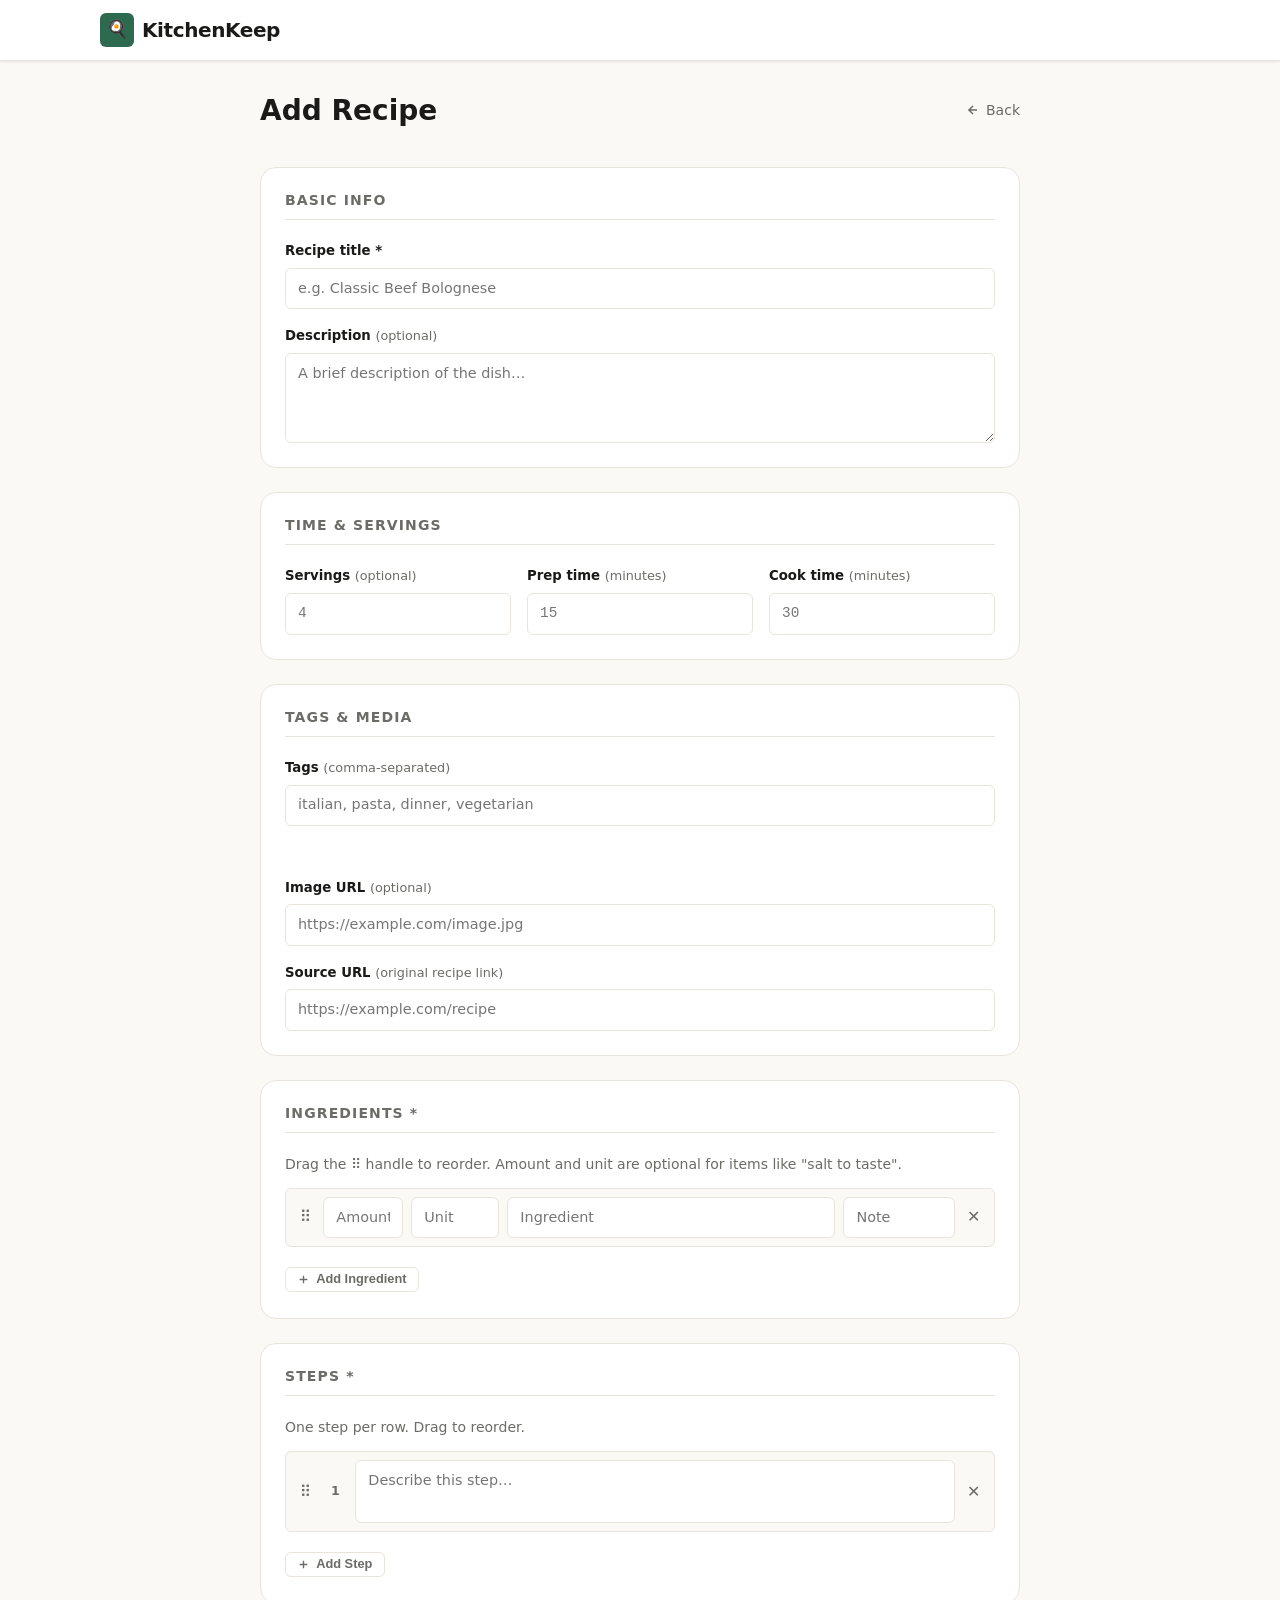
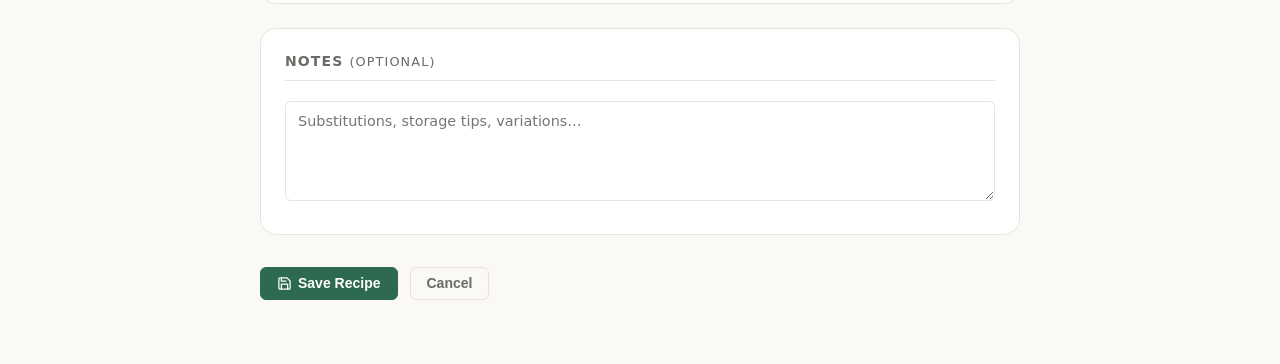
==== app/static/edit.html @ b101d238 "Initial Commit" ====
<!DOCTYPE html>
<html lang="en">
<head>
  <meta charset="UTF-8" />
  <meta name="viewport" content="width=device-width, initial-scale=1.0" />
  <title>Add Recipe — KitchenKeep</title>
  <meta name="description" content="Add or edit a recipe in your collection." />
  <link rel="stylesheet" href="style.css" />
</head>
<body data-page="edit">

  <!-- ---- Site Header ---- -->
  <header class="site-header">
    <div class="container site-header__inner">
      <a href="index.html" class="site-header__logo" aria-label="KitchenKeep home">
        <span class="logo-icon" aria-hidden="true">🍳</span>
        KitchenKeep
      </a>
    </div>
  </header>

  <main>
    <div class="container">
      <div class="page-form">

        <!-- Form header -->
        <div class="form-header">
          <h1 id="form-title">Add Recipe</h1>
          <a href="index.html" class="back-link" style="margin:0;">
            <svg width="14" height="14" viewBox="0 0 24 24" fill="none" stroke="currentColor" stroke-width="2.5" aria-hidden="true"><path d="M19 12H5M12 5l-7 7 7 7"/></svg>
            Back
          </a>
        </div>

        <!-- Form-level error -->
        <div id="form-error" class="inline-error" role="alert"></div>

        <!-- ---- Basic Info ---- -->
        <section class="form-section" aria-labelledby="section-basic">
          <h2 id="section-basic">Basic Info</h2>
          <div class="form-grid">
            <div class="form-group col-full">
              <label for="f-title">Recipe title <span aria-hidden="true">*</span></label>
              <input id="f-title" type="text" placeholder="e.g. Classic Beef Bolognese" required
                     autocomplete="off" />
              <span id="title-error" class="field-error" role="alert">Title is required.</span>
            </div>
            <div class="form-group col-full">
              <label for="f-desc">
                Description <span class="label-optional">(optional)</span>
              </label>
              <textarea id="f-desc" placeholder="A brief description of the dish…"></textarea>
            </div>
          </div>
        </section>

        <!-- ---- Time & Servings ---- -->
        <section class="form-section" aria-labelledby="section-timing">
          <h2 id="section-timing">Time &amp; Servings</h2>
          <div class="form-grid">
            <div class="form-group">
              <label for="f-servings">
                Servings <span class="label-optional">(optional)</span>
              </label>
              <input id="f-servings" type="number" min="1" placeholder="4" />
            </div>
            <div class="form-group">
              <label for="f-prep">
                Prep time <span class="label-optional">(minutes)</span>
              </label>
              <input id="f-prep" type="number" min="0" placeholder="15" />
            </div>
            <div class="form-group">
              <label for="f-cook">
                Cook time <span class="label-optional">(minutes)</span>
              </label>
              <input id="f-cook" type="number" min="0" placeholder="30" />
            </div>
          </div>
        </section>

        <!-- ---- Tags & Media ---- -->
        <section class="form-section" aria-labelledby="section-tags">
          <h2 id="section-tags">Tags &amp; Media</h2>
          <div class="form-grid">
            <div class="form-group col-full">
              <label for="f-tags">
                Tags <span class="label-optional">(comma-separated)</span>
              </label>
              <input id="f-tags" type="text"
                     placeholder="italian, pasta, dinner, vegetarian" autocomplete="off" />
              <div id="f-tags-preview" class="tag-pills-preview" aria-label="Tag preview"></div>
            </div>
            <div class="form-group col-full">
              <label for="f-image-url">
                Image URL <span class="label-optional">(optional)</span>
              </label>
              <input id="f-image-url" type="url" placeholder="https://example.com/image.jpg" />
            </div>
            <div class="form-group col-full">
              <label for="f-source-url">
                Source URL <span class="label-optional">(original recipe link)</span>
              </label>
              <input id="f-source-url" type="url" placeholder="https://example.com/recipe" />
            </div>
          </div>
        </section>

        <!-- ---- Ingredients ---- -->
        <section class="form-section" aria-labelledby="section-ingredients">
          <h2 id="section-ingredients">Ingredients <span aria-hidden="true">*</span></h2>
          <p class="text-sm text-muted" style="margin-bottom:.75rem;">
            Drag the ⠿ handle to reorder. Amount and unit are optional for items like "salt to taste".
          </p>
          <div id="ing-list" class="dynamic-list" aria-label="Ingredient rows"></div>
          <span id="ing-error" class="field-error" role="alert">Add at least one ingredient.</span>
          <button id="add-ing-btn" type="button" class="btn btn-ghost btn-sm" style="margin-top:.5rem;">
            <svg width="13" height="13" viewBox="0 0 24 24" fill="none" stroke="currentColor" stroke-width="2.5" aria-hidden="true"><path d="M12 5v14M5 12h14"/></svg>
            Add Ingredient
          </button>
        </section>

        <!-- ---- Steps ---- -->
        <section class="form-section" aria-labelledby="section-steps">
          <h2 id="section-steps">Steps <span aria-hidden="true">*</span></h2>
          <p class="text-sm text-muted" style="margin-bottom:.75rem;">
            One step per row. Drag to reorder.
          </p>
          <div id="steps-list" class="dynamic-list" aria-label="Step rows"></div>
          <span id="steps-error" class="field-error" role="alert">Add at least one step.</span>
          <button id="add-step-btn" type="button" class="btn btn-ghost btn-sm" style="margin-top:.5rem;">
            <svg width="13" height="13" viewBox="0 0 24 24" fill="none" stroke="currentColor" stroke-width="2.5" aria-hidden="true"><path d="M12 5v14M5 12h14"/></svg>
            Add Step
          </button>
        </section>

        <!-- ---- Notes ---- -->
        <section class="form-section" aria-labelledby="section-notes">
          <h2 id="section-notes">Notes <span class="label-optional">(optional)</span></h2>
          <textarea id="f-notes" style="min-height:100px;"
                    placeholder="Substitutions, storage tips, variations…"></textarea>
        </section>

        <!-- ---- Form Actions ---- -->
        <div class="form-actions">
          <button id="save-btn" class="btn btn-primary">
            <svg width="15" height="15" viewBox="0 0 24 24" fill="none" stroke="currentColor" stroke-width="2" aria-hidden="true"><path d="M19 21H5a2 2 0 01-2-2V5a2 2 0 012-2h11l5 5v11a2 2 0 01-2 2z"/><polyline points="17 21 17 13 7 13 7 21"/><polyline points="7 3 7 8 15 8"/></svg>
            Save Recipe
          </button>
          <button id="cancel-btn" type="button" class="btn btn-ghost">Cancel</button>
        </div>

      </div><!-- /page-form -->
    </div>
  </main>

  <div id="toast-container" aria-live="polite"></div>

  <script src="app.js"></script>
</body>
</html>
---- app/static/style.css ----
/* ============================================================
   KitchenKeep — Global Stylesheet
   Design: clean editorial, warm off-white, muted forest green accent
   ============================================================ */

/* ---- Custom Properties / Design Tokens ---- */
:root {
  --bg:             #faf9f6;
  --surface:        #ffffff;
  --border:         #e8e4dc;
  --text:           #1a1a18;
  --text-muted:     #6b6b67;
  --accent:         #2d6a4f;
  --accent-hover:   #235840;
  --accent-light:   #d8eee3;
  --accent-light2:  #eef7f2;
  --danger:         #c0392b;
  --danger-light:   #fdecea;
  --warning-bg:     #fef9ec;
  --warning-border: #f0c040;
  --shadow-sm:      0 1px 3px rgba(0,0,0,.06), 0 1px 2px rgba(0,0,0,.04);
  --shadow-md:      0 4px 12px rgba(0,0,0,.08), 0 2px 4px rgba(0,0,0,.04);
  --shadow-lg:      0 12px 32px rgba(0,0,0,.12), 0 4px 8px rgba(0,0,0,.06);
  --radius-sm:      6px;
  --radius-md:      10px;
  --radius-lg:      16px;
  --transition:     0.18s ease;
}

/* ---- Reset ---- */
*, *::before, *::after { box-sizing: border-box; margin: 0; padding: 0; }
html { scroll-behavior: smooth; }

body {
  background: var(--bg);
  color: var(--text);
  font-family: system-ui, -apple-system, "Segoe UI", Helvetica, Arial, sans-serif;
  font-size: 16px;
  line-height: 1.65;
  min-height: 100vh;
}

img { max-width: 100%; display: block; }
a { color: var(--accent); text-decoration: none; }
a:hover { text-decoration: underline; }
h1, h2, h3, h4 { line-height: 1.25; font-weight: 700; }

/* ---- Layout ---- */
.container {
  width: 100%;
  max-width: 1120px;
  margin: 0 auto;
  padding: 0 1.25rem;
}

/* ---- Site Header ---- */
.site-header {
  background: var(--surface);
  border-bottom: 1px solid var(--border);
  position: sticky;
  top: 0;
  z-index: 100;
  box-shadow: var(--shadow-sm);
}
.site-header__inner {
  display: flex;
  align-items: center;
  justify-content: space-between;
  height: 60px;
  gap: 1rem;
}
.site-header__logo {
  font-size: 1.25rem;
  font-weight: 800;
  color: var(--text);
  letter-spacing: -0.02em;
  display: flex;
  align-items: center;
  gap: 0.5rem;
  text-decoration: none;
}
.site-header__logo span.logo-icon {
  display: inline-flex;
  align-items: center;
  justify-content: center;
  width: 34px;
  height: 34px;
  background: var(--accent);
  border-radius: var(--radius-sm);
  color: #fff;
  font-size: 1.1rem;
}
.site-header__actions {
  display: flex;
  align-items: center;
  gap: 0.5rem;
  flex-shrink: 0;
}

/* ---- Buttons ---- */
.btn {
  display: inline-flex;
  align-items: center;
  gap: 0.375rem;
  padding: 0.5rem 1rem;
  font-size: 0.875rem;
  font-weight: 600;
  border-radius: var(--radius-sm);
  border: 1px solid transparent;
  cursor: pointer;
  transition: background var(--transition), color var(--transition),
              border-color var(--transition), box-shadow var(--transition),
              transform var(--transition);
  text-decoration: none;
  white-space: nowrap;
  line-height: 1;
}
.btn:active { transform: translateY(1px); }

.btn-primary {
  background: var(--accent);
  color: #fff;
  border-color: var(--accent);
}
.btn-primary:hover {
  background: var(--accent-hover);
  border-color: var(--accent-hover);
  box-shadow: 0 2px 8px rgba(45,106,79,.3);
  text-decoration: none;
  color: #fff;
}

.btn-outline {
  background: transparent;
  color: var(--accent);
  border-color: var(--accent);
}
.btn-outline:hover {
  background: var(--accent-light2);
  text-decoration: none;
}

.btn-ghost {
  background: transparent;
  color: var(--text-muted);
  border-color: var(--border);
}
.btn-ghost:hover {
  background: var(--bg);
  color: var(--text);
  text-decoration: none;
}

.btn-danger {
  background: transparent;
  color: var(--danger);
  border-color: var(--danger);
}
.btn-danger:hover {
  background: var(--danger-light);
  text-decoration: none;
}

.btn-sm {
  padding: 0.3rem 0.7rem;
  font-size: 0.8rem;
}

.btn-icon {
  padding: 0.45rem;
  border-radius: var(--radius-sm);
  line-height: 1;
}

/* ---- Search + Filter Bar ---- */
.toolbar {
  display: flex;
  align-items: center;
  gap: 0.75rem;
  flex-wrap: wrap;
  padding: 1.25rem 0;
}
.search-wrap {
  position: relative;
  flex: 1 1 260px;
}
.search-wrap svg {
  position: absolute;
  left: 0.75rem;
  top: 50%;
  transform: translateY(-50%);
  color: var(--text-muted);
  pointer-events: none;
  width: 16px;
  height: 16px;
}
.search-input {
  width: 100%;
  padding: 0.55rem 0.75rem 0.55rem 2.25rem;
  font-size: 0.9rem;
  border: 1px solid var(--border);
  border-radius: var(--radius-sm);
  background: var(--surface);
  color: var(--text);
  transition: border-color var(--transition), box-shadow var(--transition);
}
.search-input:focus {
  outline: none;
  border-color: var(--accent);
  box-shadow: 0 0 0 3px rgba(45,106,79,.12);
}

.select-filter {
  padding: 0.55rem 2.25rem 0.55rem 0.75rem;
  font-size: 0.875rem;
  border: 1px solid var(--border);
  border-radius: var(--radius-sm);
  background: var(--surface);
  color: var(--text);
  cursor: pointer;
  appearance: none;
  background-image: url("data:image/svg+xml,%3Csvg xmlns='http://www.w3.org/2000/svg' width='12' height='12' viewBox='0 0 12 12'%3E%3Cpath fill='%236b6b67' d='M6 8L1 3h10z'/%3E%3C/svg%3E");
  background-repeat: no-repeat;
  background-position: right 0.75rem center;
  transition: border-color var(--transition), box-shadow var(--transition);
}
.select-filter:focus {
  outline: none;
  border-color: var(--accent);
  box-shadow: 0 0 0 3px rgba(45,106,79,.12);
}

/* ---- Recipe Card Grid ---- */
.recipe-grid {
  display: grid;
  grid-template-columns: repeat(auto-fill, minmax(260px, 1fr));
  gap: 1.5rem;
  padding-bottom: 3rem;
}

.recipe-card {
  background: var(--surface);
  border: 1px solid var(--border);
  border-radius: var(--radius-lg);
  overflow: hidden;
  display: flex;
  flex-direction: column;
  cursor: pointer;
  transition: transform var(--transition), box-shadow var(--transition);
  text-decoration: none;
  color: inherit;
}
.recipe-card:hover {
  transform: translateY(-3px);
  box-shadow: var(--shadow-md);
  text-decoration: none;
}

.recipe-card__image {
  width: 100%;
  aspect-ratio: 4/3;
  object-fit: cover;
  background: var(--accent-light);
}
.recipe-card__image-placeholder {
  width: 100%;
  aspect-ratio: 4/3;
  background: linear-gradient(135deg, var(--accent-light) 0%, var(--accent-light2) 100%);
  display: flex;
  align-items: center;
  justify-content: center;
  font-size: 3rem;
  color: var(--accent);
}

.recipe-card__body {
  padding: 1rem 1.125rem 1.125rem;
  flex: 1;
  display: flex;
  flex-direction: column;
  gap: 0.5rem;
}
.recipe-card__title {
  font-size: 1rem;
  font-weight: 700;
  color: var(--text);
  line-height: 1.3;
}
.recipe-card__desc {
  font-size: 0.85rem;
  color: var(--text-muted);
  line-height: 1.5;
  flex: 1;
}
.recipe-card__meta {
  display: flex;
  align-items: center;
  gap: 0.75rem;
  font-size: 0.78rem;
  color: var(--text-muted);
  font-family: ui-monospace, "Cascadia Code", monospace;
  margin-top: 0.25rem;
}
.recipe-card__meta svg {
  width: 13px;
  height: 13px;
}
.recipe-card__meta-item {
  display: flex;
  align-items: center;
  gap: 0.2rem;
}
.recipe-card__tags {
  display: flex;
  flex-wrap: wrap;
  gap: 0.3rem;
}

/* ---- Tag Pills ---- */
.tag-pill {
  display: inline-flex;
  align-items: center;
  padding: 0.18rem 0.55rem;
  background: var(--accent-light);
  color: var(--accent);
  border-radius: 99px;
  font-size: 0.72rem;
  font-weight: 600;
  letter-spacing: 0.01em;
  white-space: nowrap;
}

/* ---- Empty State ---- */
.empty-state {
  display: flex;
  flex-direction: column;
  align-items: center;
  justify-content: center;
  text-align: center;
  padding: 5rem 1rem;
  gap: 1rem;
  color: var(--text-muted);
}
.empty-state__icon {
  font-size: 4rem;
  line-height: 1;
}
.empty-state h2 {
  font-size: 1.35rem;
  color: var(--text);
}
.empty-state p {
  max-width: 36ch;
  font-size: 0.95rem;
}

/* ---- Recipe Detail Page ---- */
.back-link {
  display: inline-flex;
  align-items: center;
  gap: 0.35rem;
  font-size: 0.875rem;
  color: var(--text-muted);
  padding: 0.85rem 0;
  transition: color var(--transition);
}
.back-link:hover { color: var(--accent); text-decoration: none; }

.recipe-hero {
  display: grid;
  grid-template-columns: 1fr;
  gap: 2rem;
  padding: 1.5rem 0 2rem;
}
@media (min-width: 700px) {
  .recipe-hero { grid-template-columns: 1fr 2fr; }
}

.recipe-hero__image {
  border-radius: var(--radius-lg);
  overflow: hidden;
  background: var(--accent-light);
  aspect-ratio: 4/3;
}
.recipe-hero__image img {
  width: 100%;
  height: 100%;
  object-fit: cover;
}
.recipe-hero__image-placeholder {
  width: 100%;
  height: 100%;
  display: flex;
  align-items: center;
  justify-content: center;
  font-size: 5rem;
  color: var(--accent);
}

.recipe-hero__info { display: flex; flex-direction: column; gap: 1rem; }
.recipe-title { font-size: clamp(1.5rem, 4vw, 2.25rem); font-weight: 800; }
.recipe-description { font-size: 1.05rem; color: var(--text-muted); }

.recipe-meta-bar {
  display: flex;
  flex-wrap: wrap;
  gap: 0.75rem 1.5rem;
  align-items: center;
}
.recipe-meta-item {
  display: flex;
  align-items: center;
  gap: 0.35rem;
  font-size: 0.875rem;
  color: var(--text-muted);
}
.recipe-meta-item strong { color: var(--text); font-family: ui-monospace, monospace; }

/* Servings scaler */
.servings-scaler {
  display: inline-flex;
  align-items: center;
  gap: 0.4rem;
  background: var(--accent-light2);
  border: 1px solid var(--accent-light);
  border-radius: var(--radius-sm);
  padding: 0.25rem 0.5rem;
}
.scaler-btn {
  width: 24px;
  height: 24px;
  border-radius: 50%;
  border: none;
  background: var(--accent);
  color: #fff;
  font-size: 1.1rem;
  line-height: 1;
  cursor: pointer;
  display: flex;
  align-items: center;
  justify-content: center;
  transition: background var(--transition);
  padding: 0;
}
.scaler-btn:hover { background: var(--accent-hover); }
#servings-display {
  font-weight: 700;
  font-family: ui-monospace, monospace;
  min-width: 2ch;
  text-align: center;
  font-size: 1rem;
}

/* Recipe body two-column */
.recipe-body {
  display: grid;
  grid-template-columns: 1fr;
  gap: 2rem;
  padding-bottom: 4rem;
}
@media (min-width: 800px) {
  .recipe-body { grid-template-columns: 1fr 2fr; }
}

.recipe-section { display: flex; flex-direction: column; gap: 0.75rem; }
.recipe-section h2 {
  font-size: 1.1rem;
  font-weight: 700;
  text-transform: uppercase;
  letter-spacing: 0.08em;
  color: var(--text-muted);
  border-bottom: 1px solid var(--border);
  padding-bottom: 0.5rem;
}

.ingredient-list { list-style: none; display: flex; flex-direction: column; gap: 0.5rem; }
.ingredient-item {
  display: flex;
  align-items: baseline;
  gap: 0.5rem;
  padding: 0.5rem 0;
  border-bottom: 1px solid var(--border);
  font-size: 0.95rem;
}
.ingredient-amount {
  font-family: ui-monospace, monospace;
  font-size: 0.875rem;
  font-weight: 600;
  color: var(--accent);
  min-width: 4.5rem;
  flex-shrink: 0;
}
.ingredient-unit { color: var(--text-muted); font-size: 0.875rem; }
.ingredient-note { color: var(--text-muted); font-size: 0.8rem; font-style: italic; }

.steps-list { list-style: none; display: flex; flex-direction: column; gap: 1.25rem; counter-reset: step-counter; }
.step-item {
  display: grid;
  grid-template-columns: 2rem 1fr;
  gap: 0.75rem;
  align-items: start;
}
.step-number {
  width: 2rem;
  height: 2rem;
  background: var(--accent);
  color: #fff;
  border-radius: 50%;
  display: flex;
  align-items: center;
  justify-content: center;
  font-size: 0.8rem;
  font-weight: 700;
  flex-shrink: 0;
  margin-top: 0.1rem;
}
.step-text { font-size: 0.975rem; line-height: 1.7; }

.recipe-notes {
  background: var(--warning-bg);
  border: 1px solid var(--warning-border);
  border-radius: var(--radius-md);
  padding: 1rem 1.25rem;
  font-size: 0.95rem;
  line-height: 1.65;
}

.recipe-actions {
  display: flex;
  gap: 0.75rem;
  padding: 1.5rem 0;
  flex-wrap: wrap;
}

.source-link {
  display: inline-flex;
  align-items: center;
  gap: 0.35rem;
  font-size: 0.875rem;
  color: var(--text-muted);
}
.source-link:hover { color: var(--accent); }

/* ---- Forms (edit.html) ---- */
.page-form {
  max-width: 760px;
  margin: 0 auto;
  padding: 1.5rem 0 4rem;
}
.form-header {
  display: flex;
  align-items: center;
  justify-content: space-between;
  margin-bottom: 2rem;
  flex-wrap: wrap;
  gap: 0.75rem;
}
.form-header h1 { font-size: 1.75rem; }

.form-section {
  background: var(--surface);
  border: 1px solid var(--border);
  border-radius: var(--radius-lg);
  padding: 1.5rem;
  margin-bottom: 1.5rem;
}
.form-section h2 {
  font-size: 0.875rem;
  font-weight: 700;
  text-transform: uppercase;
  letter-spacing: 0.08em;
  color: var(--text-muted);
  margin-bottom: 1.25rem;
  padding-bottom: 0.6rem;
  border-bottom: 1px solid var(--border);
}

.form-grid {
  display: grid;
  grid-template-columns: repeat(auto-fill, minmax(200px, 1fr));
  gap: 1rem;
}
.form-grid .col-full { grid-column: 1 / -1; }

.form-group {
  display: flex;
  flex-direction: column;
  gap: 0.375rem;
}
label {
  font-size: 0.83rem;
  font-weight: 600;
  color: var(--text);
}
.label-optional {
  font-weight: 400;
  color: var(--text-muted);
  font-size: 0.8rem;
}

input[type="text"],
input[type="url"],
input[type="number"],
textarea,
select {
  width: 100%;
  padding: 0.55rem 0.75rem;
  font-size: 0.9rem;
  border: 1px solid var(--border);
  border-radius: var(--radius-sm);
  background: var(--surface);
  color: var(--text);
  font-family: inherit;
  transition: border-color var(--transition), box-shadow var(--transition);
  line-height: 1.5;
}
input:focus, textarea:focus, select:focus {
  outline: none;
  border-color: var(--accent);
  box-shadow: 0 0 0 3px rgba(45,106,79,.12);
}
textarea { resize: vertical; min-height: 90px; }
input[type="number"] { font-family: ui-monospace, monospace; }
input.is-invalid, textarea.is-invalid {
  border-color: var(--danger);
  box-shadow: 0 0 0 3px rgba(192,57,43,.1);
}
.field-error {
  font-size: 0.78rem;
  color: var(--danger);
  display: none;
}
.field-error.visible { display: block; }

/* Tag pills input preview */
.tag-pills-preview {
  display: flex;
  flex-wrap: wrap;
  gap: 0.35rem;
  min-height: 1.5rem;
  margin-top: 0.3rem;
}

/* Dynamic list rows (ingredients, steps) */
.dynamic-list {
  display: flex;
  flex-direction: column;
  gap: 0.5rem;
  margin-bottom: 0.75rem;
}

.ingredient-row,
.step-row {
  display: flex;
  align-items: center;
  gap: 0.5rem;
  background: var(--bg);
  border: 1px solid var(--border);
  border-radius: var(--radius-sm);
  padding: 0.5rem 0.6rem;
  transition: box-shadow var(--transition);
}
.ingredient-row:hover,
.step-row:hover { box-shadow: var(--shadow-sm); }

.drag-handle {
  cursor: grab;
  color: var(--text-muted);
  padding: 0.25rem;
  flex-shrink: 0;
  font-size: 1rem;
  line-height: 1;
  user-select: none;
}
.drag-handle:active { cursor: grabbing; }

.ingredient-row input,
.step-row textarea {
  flex: 1;
  min-width: 0;
}
.ingredient-row .inp-amount { width: 5rem; flex: none; }
.ingredient-row .inp-unit  { width: 5.5rem; flex: none; }
.ingredient-row .inp-note  { width: 7rem; flex: none; color: var(--text-muted); }

.step-row textarea {
  resize: none;
  min-height: 56px;
  overflow: hidden;
}

.remove-btn {
  background: none;
  border: none;
  color: var(--text-muted);
  cursor: pointer;
  padding: 0.25rem;
  font-size: 1rem;
  line-height: 1;
  border-radius: var(--radius-sm);
  flex-shrink: 0;
  transition: color var(--transition), background var(--transition);
}
.remove-btn:hover { color: var(--danger); background: var(--danger-light); }

.step-number-label {
  font-size: 0.78rem;
  font-weight: 700;
  color: var(--text-muted);
  min-width: 1.5rem;
  text-align: center;
  flex-shrink: 0;
}

.dragging {
  opacity: 0.5;
  box-shadow: var(--shadow-md);
}
.drag-over { border-color: var(--accent); background: var(--accent-light2); }

.form-actions {
  display: flex;
  gap: 0.75rem;
  flex-wrap: wrap;
  margin-top: 2rem;
}

/* ---- Modal / Drawer (URL scrape) ---- */
.modal-overlay {
  display: none;
  position: fixed;
  inset: 0;
  z-index: 200;
  background: rgba(26,26,24,.5);
  backdrop-filter: blur(2px);
  align-items: center;
  justify-content: center;
}
.modal-overlay.open { display: flex; }

.modal {
  background: var(--surface);
  border-radius: var(--radius-lg);
  padding: 2rem;
  width: min(520px, calc(100vw - 2rem));
  box-shadow: var(--shadow-lg);
  display: flex;
  flex-direction: column;
  gap: 1.25rem;
  animation: slideUp 0.2s ease;
}
@keyframes slideUp {
  from { transform: translateY(20px); opacity: 0; }
  to   { transform: translateY(0);    opacity: 1; }
}

.modal h2 { font-size: 1.25rem; }
.modal p  { font-size: 0.9rem; color: var(--text-muted); }

.modal-actions { display: flex; gap: 0.75rem; justify-content: flex-end; }
.modal-close {
  position: absolute;
  top: 1rem;
  right: 1rem;
}

/* Scrape status messages */
.scrape-status {
  display: none;
  align-items: center;
  gap: 0.5rem;
  font-size: 0.875rem;
  color: var(--text-muted);
  padding-top: 0.25rem;
}
.scrape-status.visible { display: flex; }
.scrape-error {
  color: var(--danger);
  font-size: 0.875rem;
  display: none;
}
.scrape-error.visible { display: block; }

/* ---- Spinner ---- */
.spinner {
  width: 18px;
  height: 18px;
  border: 2px solid var(--border);
  border-top-color: var(--accent);
  border-radius: 50%;
  animation: spin 0.7s linear infinite;
  flex-shrink: 0;
}
.spinner-lg {
  width: 40px;
  height: 40px;
  border-width: 3px;
}
@keyframes spin { to { transform: rotate(360deg); } }

/* ---- Toast Notifications ---- */
#toast-container {
  position: fixed;
  top: 1.25rem;
  right: 1.25rem;
  z-index: 999;
  display: flex;
  flex-direction: column;
  gap: 0.5rem;
  pointer-events: none;
}
.toast {
  background: var(--text);
  color: var(--surface);
  padding: 0.7rem 1rem;
  border-radius: var(--radius-sm);
  font-size: 0.875rem;
  box-shadow: var(--shadow-md);
  animation: toastIn 0.2s ease;
  pointer-events: auto;
  max-width: 320px;
}
.toast.success { background: var(--accent); }
.toast.error   { background: var(--danger); }
@keyframes toastIn { from { opacity:0; transform: translateX(20px); } to { opacity:1; transform: none; } }

/* ---- Inline error messages ---- */
.inline-error {
  background: var(--danger-light);
  border: 1px solid var(--danger);
  border-radius: var(--radius-sm);
  color: var(--danger);
  padding: 0.75rem 1rem;
  font-size: 0.875rem;
  display: none;
}
.inline-error.visible { display: block; }

/* ---- Utility classes ---- */
.sr-only {
  position: absolute;
  width: 1px;
  height: 1px;
  overflow: hidden;
  clip: rect(0,0,0,0);
  white-space: nowrap;
}
.flex { display: flex; }
.gap-1 { gap: 0.5rem; }
.mt-1 { margin-top: 0.5rem; }
.mt-2 { margin-top: 1rem; }
.text-muted { color: var(--text-muted); }
.text-sm { font-size: 0.875rem; }

/* ---- Loading overlay for page transitions ---- */
.page-loading {
  display: none;
  position: fixed;
  inset: 0;
  background: var(--bg);
  z-index: 500;
  align-items: center;
  justify-content: center;
}
.page-loading.visible { display: flex; }

/* ---- Mobile responsive ---- */
@media (max-width: 640px) {
  .site-header__actions .btn-outline { display: none; }
  .recipe-meta-bar { gap: 0.5rem 1rem; }
  .form-grid { grid-template-columns: 1fr; }
  .ingredient-row .inp-note { display: none; }
  .modal { padding: 1.5rem; }
}
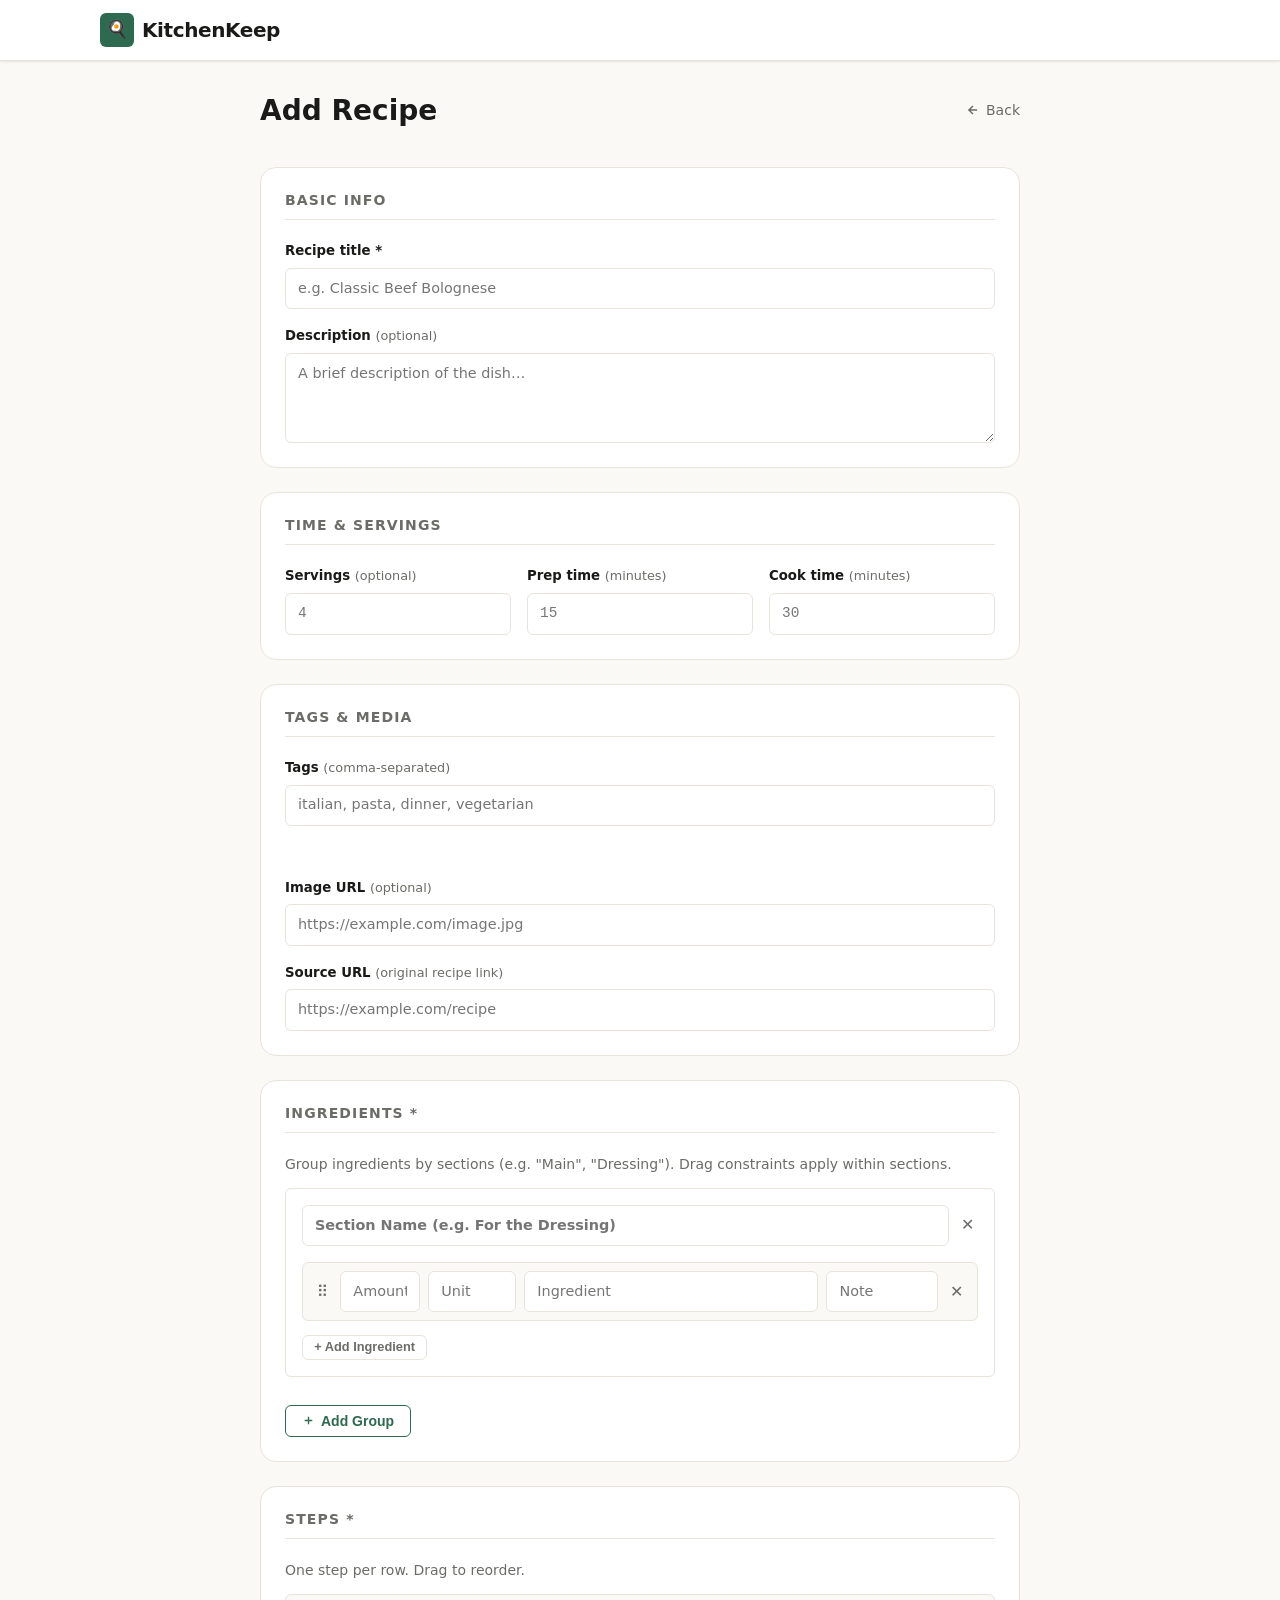
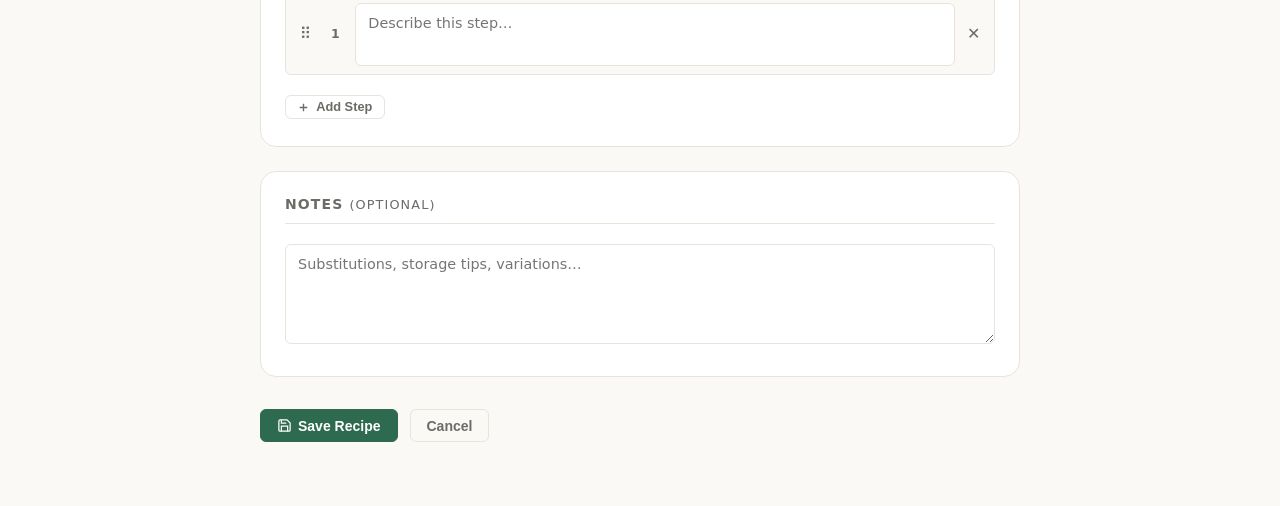
==== commit b44f07a4: "Fixed AI recipe extraction" ====
--- a/app/static/edit.html
+++ b/app/static/edit.html
@@ -5,7 +5,7 @@
   <meta name="viewport" content="width=device-width, initial-scale=1.0" />
   <title>Add Recipe — KitchenKeep</title>
   <meta name="description" content="Add or edit a recipe in your collection." />
-  <link rel="stylesheet" href="style.css" />
+  <link rel="stylesheet" href="style.css?v=2" />
 </head>
 <body data-page="edit">
 
@@ -110,13 +110,13 @@
         <section class="form-section" aria-labelledby="section-ingredients">
           <h2 id="section-ingredients">Ingredients <span aria-hidden="true">*</span></h2>
           <p class="text-sm text-muted" style="margin-bottom:.75rem;">
-            Drag the ⠿ handle to reorder. Amount and unit are optional for items like "salt to taste".
+            Group ingredients by sections (e.g. "Main", "Dressing"). Drag constraints apply within sections.
           </p>
-          <div id="ing-list" class="dynamic-list" aria-label="Ingredient rows"></div>
-          <span id="ing-error" class="field-error" role="alert">Add at least one ingredient.</span>
-          <button id="add-ing-btn" type="button" class="btn btn-ghost btn-sm" style="margin-top:.5rem;">
+          <div id="sections-container" aria-label="Ingredient sections"></div>
+          <span id="ing-error" class="field-error" role="alert">Add at least one section with one ingredient.</span>
+          <button id="add-section-btn" type="button" class="btn btn-outline" style="margin-top:.5rem;">
             <svg width="13" height="13" viewBox="0 0 24 24" fill="none" stroke="currentColor" stroke-width="2.5" aria-hidden="true"><path d="M12 5v14M5 12h14"/></svg>
-            Add Ingredient
+            Add Group
           </button>
         </section>
 
@@ -156,6 +156,6 @@
 
   <div id="toast-container" aria-live="polite"></div>
 
-  <script src="app.js"></script>
+  <script src="app.js?v=2"></script>
 </body>
 </html>
--- a/app/static/style.css
+++ b/app/static/style.css
@@ -474,6 +474,17 @@
 }
 
 .ingredient-list { list-style: none; display: flex; flex-direction: column; gap: 0.5rem; }
+.ingredient-heading {
+  font-weight: 700;
+  color: var(--accent);
+  padding-top: 1rem;
+  padding-bottom: 0.25rem;
+  font-size: 0.95rem;
+  text-transform: uppercase;
+  letter-spacing: 0.05em;
+  border-bottom: 1px solid var(--border);
+  margin-bottom: 0.25rem;
+}
 .ingredient-item {
   display: flex;
   align-items: baseline;
@@ -649,6 +660,51 @@
   margin-bottom: 0.75rem;
 }
 
+.ingredient-section {
+  background: var(--surface);
+  border: 1px solid var(--border);
+  border-radius: var(--radius-sm);
+  padding: 1rem;
+  margin-bottom: 1.25rem;
+  box-shadow: 0 1px 2px rgba(0,0,0,0.02);
+}
+.ingredient-section-header {
+  display: flex;
+  align-items: center;
+  gap: 0.5rem;
+  margin-bottom: 1rem;
+}
+.section-title {
+  flex: 1;
+  font-weight: 700;
+  font-size: 1rem;
+  border: 1px solid transparent;
+  padding: 0.35rem 0.5rem;
+  border-radius: var(--radius-sm);
+  background: transparent;
+  transition: all var(--transition);
+}
+.section-title:focus,
+.section-title:hover {
+  background: var(--bg);
+  border-color: var(--border);
+}
+.section-remove-btn {
+  background: none;
+  border: none;
+  color: var(--text-muted);
+  cursor: pointer;
+  padding: 0.25rem;
+  font-size: 1rem;
+  line-height: 1;
+  border-radius: var(--radius-sm);
+  transition: all var(--transition);
+}
+.section-remove-btn:hover {
+  color: var(--danger);
+  background: var(--danger-light);
+}
+
 .ingredient-row,
 .step-row {
   display: flex;
